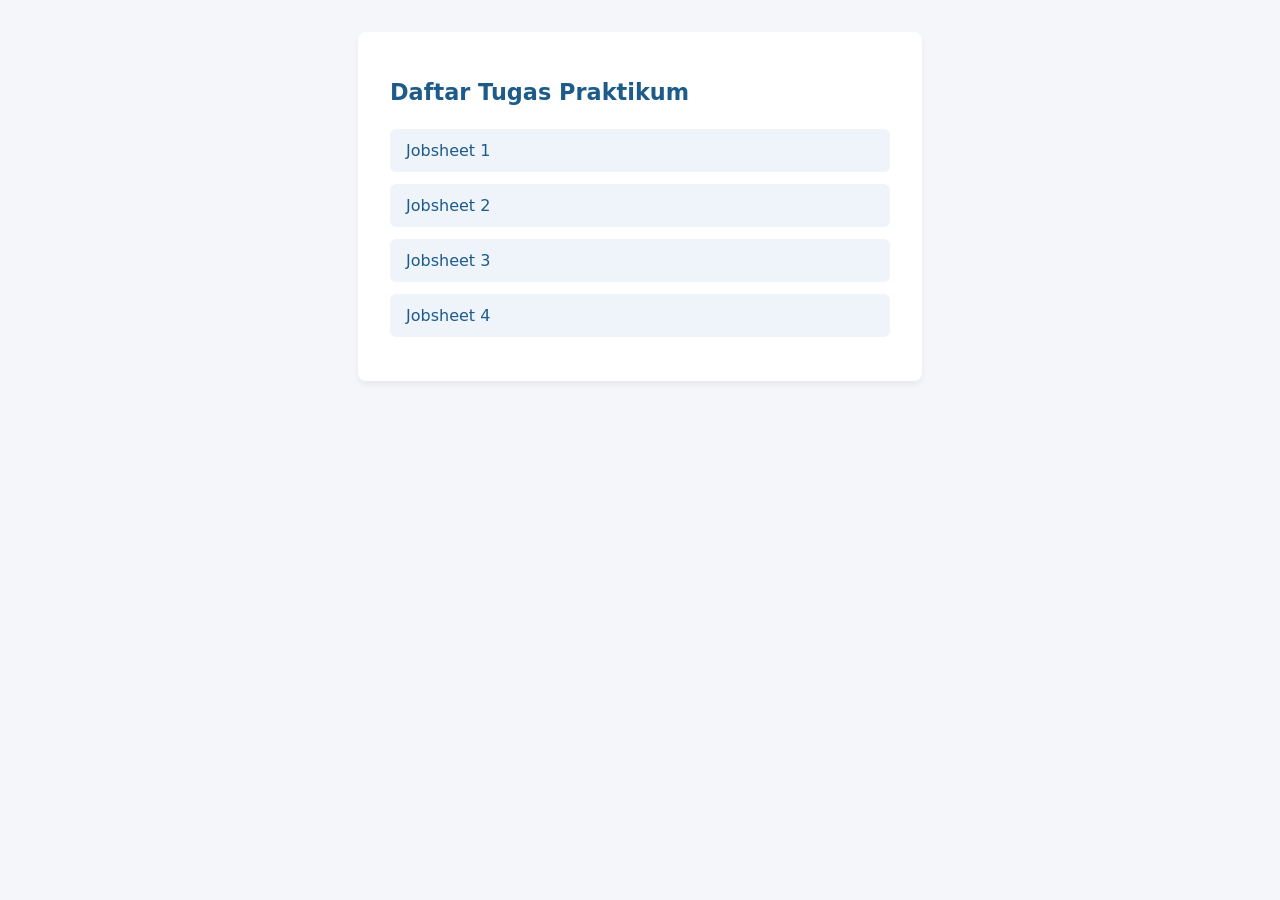
==== index.html @ f1a7c3c7 "update jobsheet 4" ====
<!DOCTYPE html>
<html lang="id">
<head>
    <meta charset="UTF-8">
    <meta name="viewport" content="width=device-width, initial-scale=1.0">
    <title>Kumpulan Tugas Jobsheet</title>
    <style>
        body {
            font-family: system-ui, -apple-system, sans-serif;
            background-color: #f4f6f9;
            margin: 0;
            padding: 2rem;
            display: flex;
            justify-content: center;
        }
        .card {
            background: #ffffff;
            max-width: 500px;
            width: 100%;
            padding: 2rem;
            border-radius: 8px;
            box-shadow: 0 4px 6px rgba(0, 0, 0, 0.05);
        }
        h1 {
            font-size: 1.4rem;
            color: #1d5b8a;
            margin-bottom: 1.5rem;
        }
        ul {
            list-style: none;
            padding: 0;
            margin: 0;
        }
        li {
            margin-bottom: 0.75rem;
        }
        a {
            display: block;
            padding: 0.75rem 1rem;
            background: #eef4fa;
            color: #1d5b8a;
            text-decoration: none;
            border-radius: 6px;
            font-weight: 500;
            transition: background 0.2s;
        }
        a:hover {
            background: #1d5b8a;
            color: #ffffff;
        }
    </style>
</head>
<body>
    <div class="card">
        <h1>Daftar Tugas Praktikum</h1>
        <ul>
            <li><a href="jobsheet-01/index.html">Jobsheet 1</a></li>
            <li><a href="jobsheet-02/index.html">Jobsheet 2</a></li>
            <li><a href="jobsheet-03/index.html">Jobsheet 3</a></li>
            <li><a href="jobsheet-04/index.html">Jobsheet 4</a></li>
        </ul>
    </div>
</body>
</html>
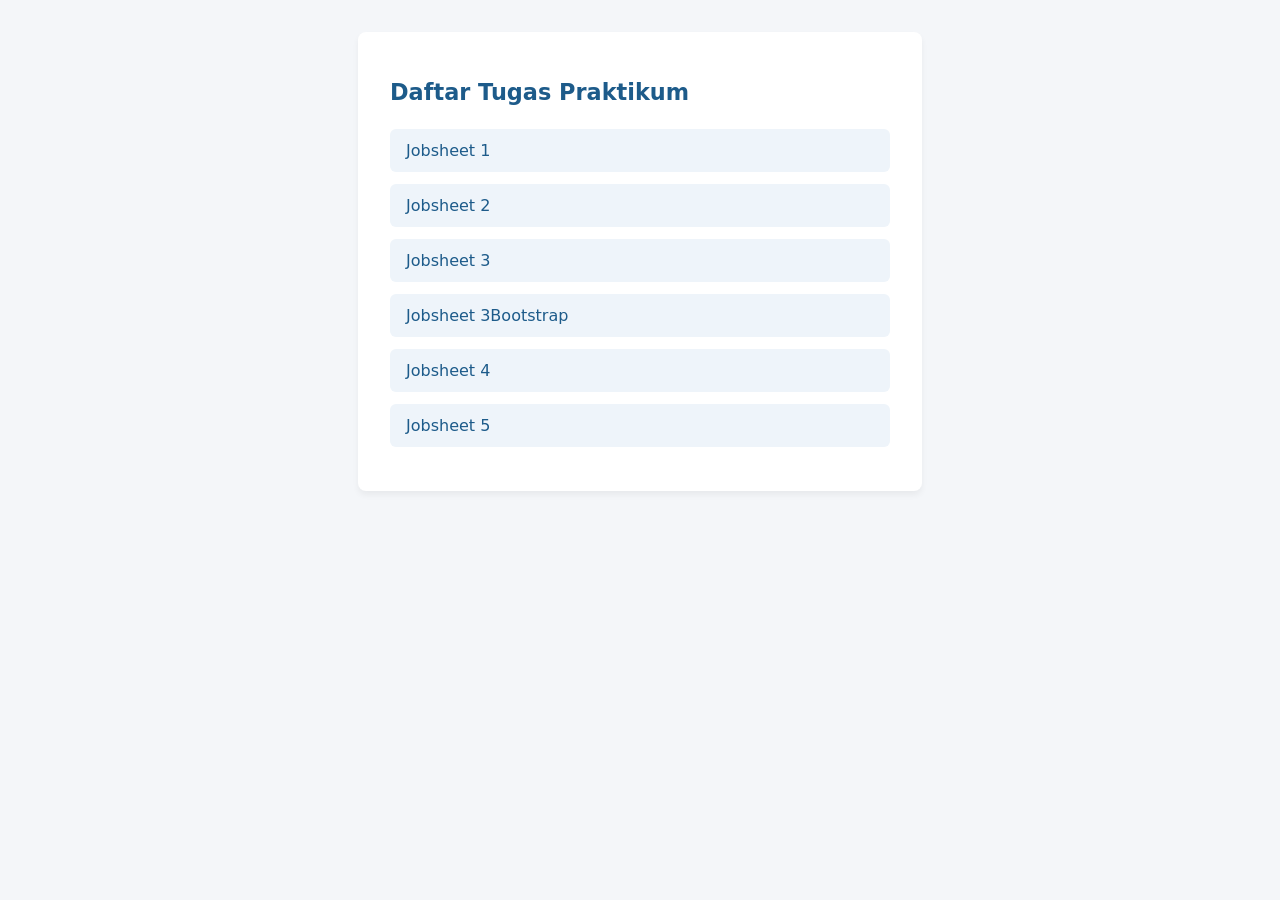
==== commit a346d972: "Update Link" ====
--- a/index.html
+++ b/index.html
@@ -57,7 +57,9 @@
             <li><a href="jobsheet-01/index.html">Jobsheet 1</a></li>
             <li><a href="jobsheet-02/index.html">Jobsheet 2</a></li>
             <li><a href="jobsheet-03/index.html">Jobsheet 3</a></li>
+            <li><a href="jobsheet-03-Bootstap/">Jobsheet 3Bootstrap</a></li>
             <li><a href="jobsheet-04/index.html">Jobsheet 4</a></li>
+            <li><a href="jobsheet-05/index.html">Jobsheet 5</a></li>
         </ul>
     </div>
 </body>
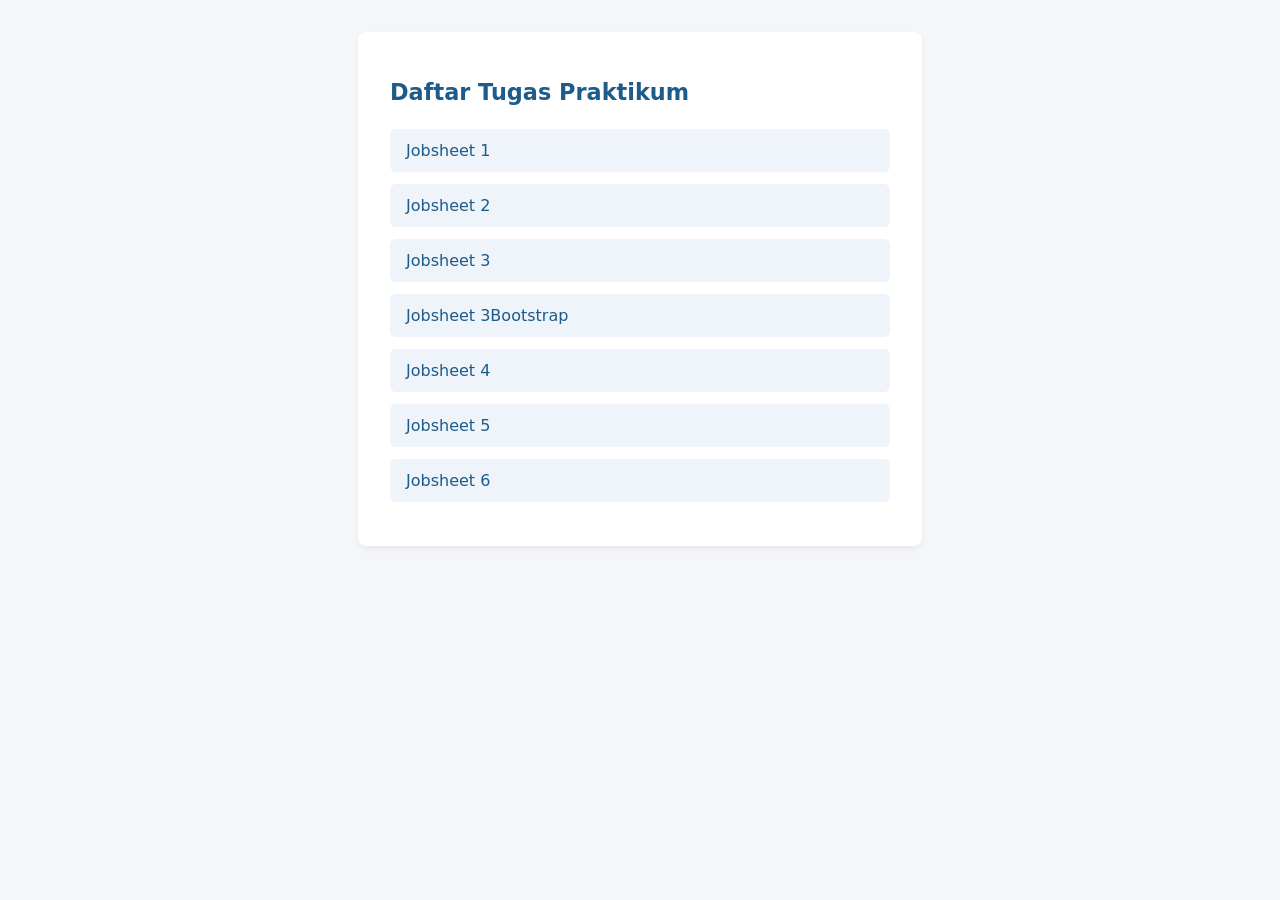
==== commit 0483255c: "Modifikasi jobsheet 6" ====
--- a/index.html
+++ b/index.html
@@ -60,6 +60,7 @@
             <li><a href="jobsheet-03-Bootstap/">Jobsheet 3Bootstrap</a></li>
             <li><a href="jobsheet-04/index.html">Jobsheet 4</a></li>
             <li><a href="jobsheet-05/index.html">Jobsheet 5</a></li>
+            <li><a href="jobsheet-06/index.html">Jobsheet 6</a></li>
         </ul>
     </div>
 </body>
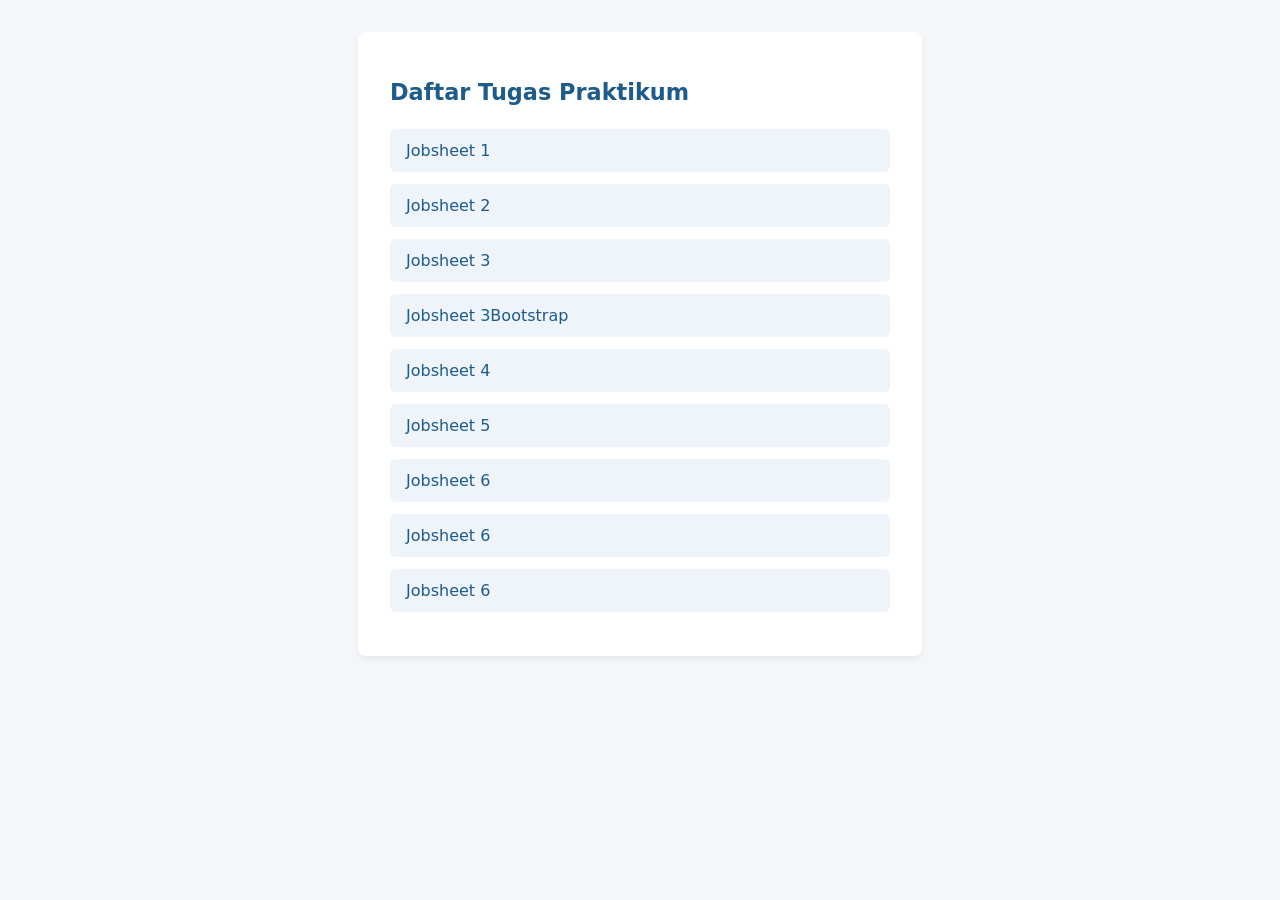
==== commit c265803a: "update vercel" ====
--- a/index.html
+++ b/index.html
@@ -61,6 +61,8 @@
             <li><a href="jobsheet-04/index.html">Jobsheet 4</a></li>
             <li><a href="jobsheet-05/index.html">Jobsheet 5</a></li>
             <li><a href="jobsheet-06/index.html">Jobsheet 6</a></li>
+            <li><a href="jobsheet-07/index.php">Jobsheet 6</a></li>
+            <li><a href="jobsheet-08/index.php">Jobsheet 6</a></li>
         </ul>
     </div>
 </body>
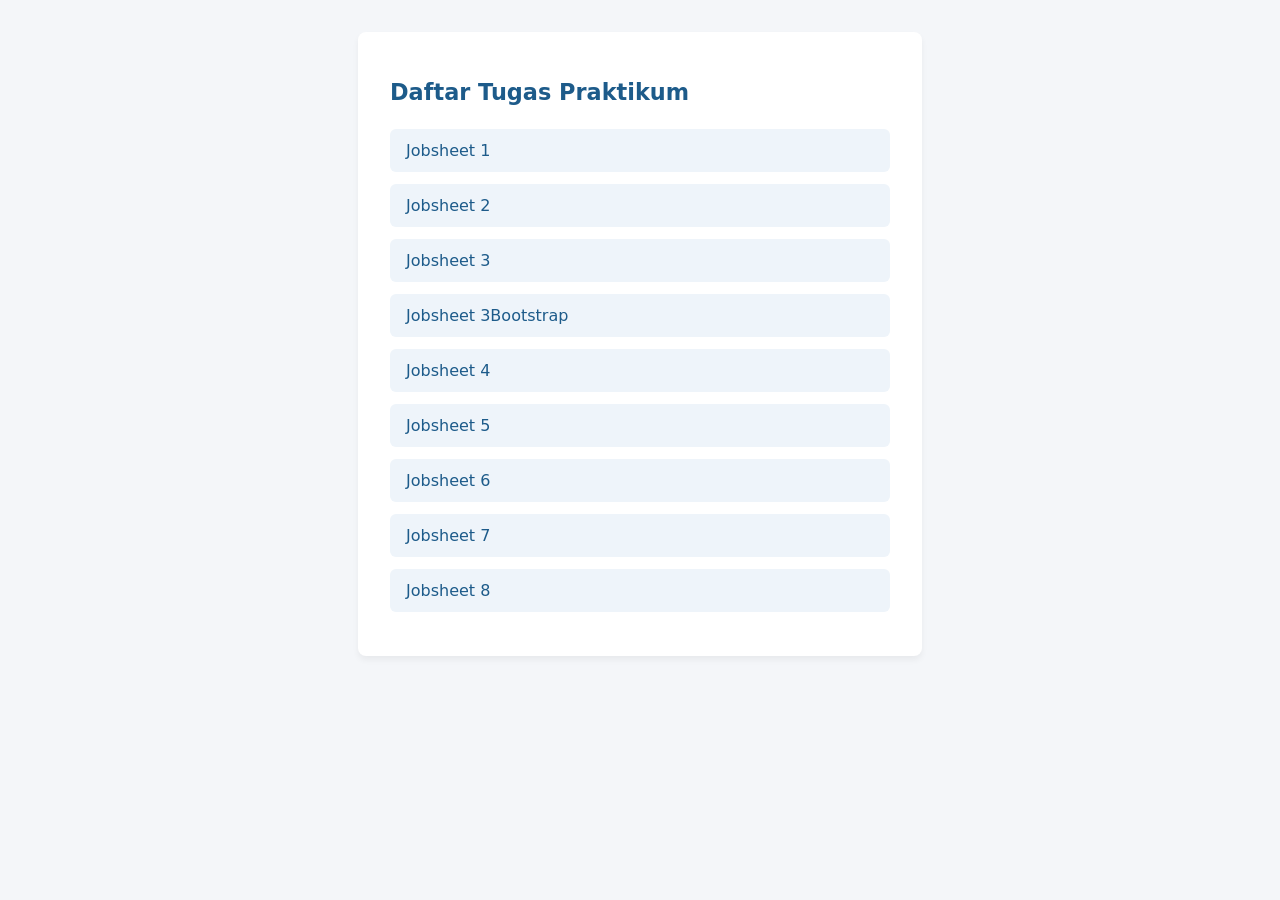
==== commit 7959964e: "update" ====
--- a/index.html
+++ b/index.html
@@ -61,8 +61,8 @@
             <li><a href="jobsheet-04/index.html">Jobsheet 4</a></li>
             <li><a href="jobsheet-05/index.html">Jobsheet 5</a></li>
             <li><a href="jobsheet-06/index.html">Jobsheet 6</a></li>
-            <li><a href="jobsheet-07/index.php">Jobsheet 6</a></li>
-            <li><a href="jobsheet-08/index.php">Jobsheet 6</a></li>
+            <li><a href="jobsheet-07/index.php">Jobsheet 7</a></li>
+            <li><a href="jobsheet-08/index.php">Jobsheet 8</a></li>
         </ul>
     </div>
 </body>
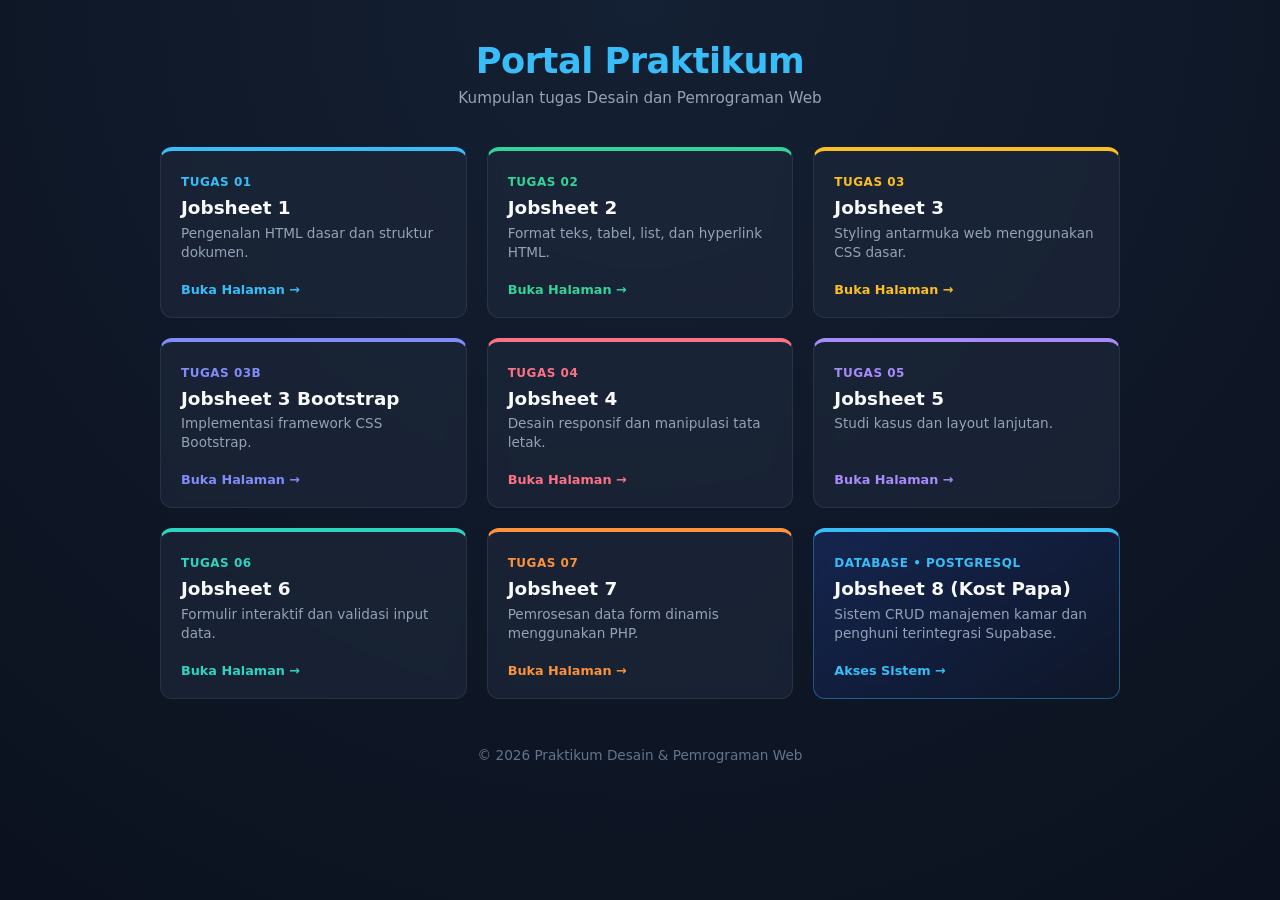
==== commit 7ec548db: "ubah lagi" ====
--- a/index.html
+++ b/index.html
@@ -1,69 +1,271 @@
 <!DOCTYPE html>
 <html lang="id">
 <head>
-    <meta charset="UTF-8">
-    <meta name="viewport" content="width=device-width, initial-scale=1.0">
-    <title>Kumpulan Tugas Jobsheet</title>
-    <style>
-        body {
-            font-family: system-ui, -apple-system, sans-serif;
-            background-color: #f4f6f9;
-            margin: 0;
-            padding: 2rem;
-            display: flex;
-            justify-content: center;
-        }
-        .card {
-            background: #ffffff;
-            max-width: 500px;
-            width: 100%;
-            padding: 2rem;
-            border-radius: 8px;
-            box-shadow: 0 4px 6px rgba(0, 0, 0, 0.05);
-        }
-        h1 {
-            font-size: 1.4rem;
-            color: #1d5b8a;
-            margin-bottom: 1.5rem;
-        }
-        ul {
-            list-style: none;
-            padding: 0;
-            margin: 0;
-        }
-        li {
-            margin-bottom: 0.75rem;
-        }
-        a {
-            display: block;
-            padding: 0.75rem 1rem;
-            background: #eef4fa;
-            color: #1d5b8a;
-            text-decoration: none;
-            border-radius: 6px;
-            font-weight: 500;
-            transition: background 0.2s;
-        }
-        a:hover {
-            background: #1d5b8a;
-            color: #ffffff;
-        }
-    </style>
+  <meta charset="UTF-8">
+  <meta name="viewport" content="width=device-width, initial-scale=1.0">
+  <title>Portal Praktikum Pemrograman Web</title>
+  <style>
+    * {
+      box-sizing: border-box;
+      margin: 0;
+      padding: 0;
+    }
+
+    body {
+      font-family: system-ui, -apple-system, BlinkMacSystemFont, "Segoe UI", Roboto, sans-serif;
+      background: radial-gradient(circle at top, #142033, #0b111e);
+      color: #e2e8f0;
+      min-height: 100vh;
+      padding: 2.5rem 1rem;
+      display: flex;
+      flex-direction: column;
+      align-items: center;
+    }
+
+    .container {
+      max-width: 960px;
+      width: 100%;
+    }
+
+    header {
+      text-align: center;
+      margin-bottom: 2.5rem;
+    }
+
+    header h1 {
+      font-size: 2.2rem;
+      font-weight: 700;
+      color: #38bdf8;
+      margin-bottom: 0.5rem;
+      letter-spacing: -0.5px;
+    }
+
+    header p {
+      color: #94a3b8;
+      font-size: 0.95rem;
+    }
+
+    .grid {
+      display: grid;
+      grid-template-columns: repeat(auto-fill, minmax(250px, 1fr));
+      gap: 1.25rem;
+    }
+
+    .card {
+      background: rgba(30, 41, 59, 0.65);
+      border-radius: 12px;
+      padding: 1.25rem;
+      text-decoration: none;
+      color: inherit;
+      display: flex;
+      flex-direction: column;
+      justify-content: space-between;
+      transition: transform 0.2s ease, border-color 0.2s ease, box-shadow 0.2s ease;
+      backdrop-filter: blur(8px);
+      border: 1px solid rgba(255, 255, 255, 0.08);
+      border-top: 4px solid var(--accent-color);
+    }
+
+    .card:hover {
+      transform: translateY(-4px);
+      border-color: var(--accent-color);
+      box-shadow: 0 10px 25px -5px var(--glow-color);
+    }
+
+    .card-badge {
+      font-size: 0.75rem;
+      font-weight: 700;
+      text-transform: uppercase;
+      letter-spacing: 0.5px;
+      color: var(--accent-color);
+      margin-bottom: 0.5rem;
+      display: inline-block;
+    }
+
+    .card-title {
+      font-size: 1.15rem;
+      font-weight: 600;
+      color: #f8fafc;
+      margin-bottom: 0.35rem;
+    }
+
+    .card-desc {
+      font-size: 0.85rem;
+      color: #94a3b8;
+      margin-bottom: 1.25rem;
+      line-height: 1.4;
+    }
+
+    .card-footer {
+      font-size: 0.8rem;
+      font-weight: 600;
+      color: var(--accent-color);
+      display: flex;
+      align-items: center;
+      gap: 0.3rem;
+    }
+
+    /* Variasi Warna Kartu */
+    .color-blue {
+      --accent-color: #38bdf8;
+      --glow-color: rgba(56, 189, 248, 0.25);
+    }
+
+    .color-emerald {
+      --accent-color: #34d399;
+      --glow-color: rgba(52, 211, 153, 0.25);
+    }
+
+    .color-amber {
+      --accent-color: #fbbf24;
+      --glow-color: rgba(251, 191, 36, 0.25);
+    }
+
+    .color-indigo {
+      --accent-color: #818cf8;
+      --glow-color: rgba(129, 140, 248, 0.25);
+    }
+
+    .color-rose {
+      --accent-color: #fb7185;
+      --glow-color: rgba(251, 113, 133, 0.25);
+    }
+
+    .color-violet {
+      --accent-color: #a78bfa;
+      --glow-color: rgba(167, 139, 250, 0.25);
+    }
+
+    .color-teal {
+      --accent-color: #2dd4bf;
+      --glow-color: rgba(45, 212, 191, 0.25);
+    }
+
+    .color-orange {
+      --accent-color: #fb923c;
+      --glow-color: rgba(251, 146, 60, 0.25);
+    }
+
+    .color-primary {
+      --accent-color: #38bdf8;
+      --glow-color: rgba(56, 189, 248, 0.35);
+      background: linear-gradient(145deg, rgba(30, 58, 138, 0.4), rgba(15, 23, 42, 0.85));
+      border: 1px solid rgba(56, 189, 248, 0.4);
+      border-top: 4px solid #38bdf8;
+    }
+
+    footer {
+      margin-top: 3rem;
+      text-align: center;
+      font-size: 0.85rem;
+      color: #64748b;
+    }
+  </style>
 </head>
 <body>
-    <div class="card">
-        <h1>Daftar Tugas Praktikum</h1>
-        <ul>
-            <li><a href="jobsheet-01/index.html">Jobsheet 1</a></li>
-            <li><a href="jobsheet-02/index.html">Jobsheet 2</a></li>
-            <li><a href="jobsheet-03/index.html">Jobsheet 3</a></li>
-            <li><a href="jobsheet-03-Bootstap/">Jobsheet 3Bootstrap</a></li>
-            <li><a href="jobsheet-04/index.html">Jobsheet 4</a></li>
-            <li><a href="jobsheet-05/index.html">Jobsheet 5</a></li>
-            <li><a href="jobsheet-06/index.html">Jobsheet 6</a></li>
-            <li><a href="jobsheet-07/index.php">Jobsheet 7</a></li>
-            <li><a href="jobsheet-08/index.php">Jobsheet 8</a></li>
-        </ul>
+
+  <div class="container">
+    <header>
+      <h1>Portal Praktikum</h1>
+      <p>Kumpulan tugas Desain dan Pemrograman Web</p>
+    </header>
+
+    <div class="grid">
+      <!-- Jobsheet 1 (Biru) -->
+      <a href="jobsheet-01/index.html" class="card color-blue">
+        <div>
+          <span class="card-badge">Tugas 01</span>
+          <div class="card-title">Jobsheet 1</div>
+          <div class="card-desc">Pengenalan HTML dasar dan struktur dokumen.</div>
+        </div>
+        <div class="card-footer">Buka Halaman &rarr;</div>
+      </a>
+
+      <!-- Jobsheet 2 (Hijau Emerald) -->
+      <a href="jobsheet-02/index.html" class="card color-emerald">
+        <div>
+          <span class="card-badge">Tugas 02</span>
+          <div class="card-title">Jobsheet 2</div>
+          <div class="card-desc">Format teks, tabel, list, dan hyperlink HTML.</div>
+        </div>
+        <div class="card-footer">Buka Halaman &rarr;</div>
+      </a>
+
+      <!-- Jobsheet 3 (Kuning Amber) -->
+      <a href="jobsheet-03/index.html" class="card color-amber">
+        <div>
+          <span class="card-badge">Tugas 03</span>
+          <div class="card-title">Jobsheet 3</div>
+          <div class="card-desc">Styling antarmuka web menggunakan CSS dasar.</div>
+        </div>
+        <div class="card-footer">Buka Halaman &rarr;</div>
+      </a>
+
+      <!-- Jobsheet 3 Bootstrap (Ungu Indigo) -->
+      <a href="jobsheet-03-Bootstap/" class="card color-indigo">
+        <div>
+          <span class="card-badge">Tugas 03B</span>
+          <div class="card-title">Jobsheet 3 Bootstrap</div>
+          <div class="card-desc">Implementasi framework CSS Bootstrap.</div>
+        </div>
+        <div class="card-footer">Buka Halaman &rarr;</div>
+      </a>
+
+      <!-- Jobsheet 4 (Merah Muda Rose) -->
+      <a href="jobsheet-04/index.html" class="card color-rose">
+        <div>
+          <span class="card-badge">Tugas 04</span>
+          <div class="card-title">Jobsheet 4</div>
+          <div class="card-desc">Desain responsif dan manipulasi tata letak.</div>
+        </div>
+        <div class="card-footer">Buka Halaman &rarr;</div>
+      </a>
+
+      <!-- Jobsheet 5 (Violet) -->
+      <a href="jobsheet-05/index.html" class="card color-violet">
+        <div>
+          <span class="card-badge">Tugas 05</span>
+          <div class="card-title">Jobsheet 5</div>
+          <div class="card-desc">Studi kasus dan layout lanjutan.</div>
+        </div>
+        <div class="card-footer">Buka Halaman &rarr;</div>
+      </a>
+
+      <!-- Jobsheet 6 (Teal) -->
+      <a href="jobsheet-06/index.html" class="card color-teal">
+        <div>
+          <span class="card-badge">Tugas 06</span>
+          <div class="card-title">Jobsheet 6</div>
+          <div class="card-desc">Formulir interaktif dan validasi input data.</div>
+        </div>
+        <div class="card-footer">Buka Halaman &rarr;</div>
+      </a>
+
+      <!-- Jobsheet 7 (Oranye) -->
+      <a href="jobsheet-07/index.php" class="card color-orange">
+        <div>
+          <span class="card-badge">Tugas 07</span>
+          <div class="card-title">Jobsheet 7</div>
+          <div class="card-desc">Pemrosesan data form dinamis menggunakan PHP.</div>
+        </div>
+        <div class="card-footer">Buka Halaman &rarr;</div>
+      </a>
+
+      <!-- Jobsheet 8 (Kost Papa - Proyek Utama) -->
+      <a href="jobsheet-08/index.php" class="card color-primary">
+        <div>
+          <span class="card-badge">Database &bull; PostgreSQL</span>
+          <div class="card-title">Jobsheet 8 (Kost Papa)</div>
+          <div class="card-desc">Sistem CRUD manajemen kamar dan penghuni terintegrasi Supabase.</div>
+        </div>
+        <div class="card-footer">Akses Sistem &rarr;</div>
+      </a>
     </div>
+
+    <footer>
+      &copy; 2026 Praktikum Desain &amp; Pemrograman Web
+    </footer>
+  </div>
+
 </body>
 </html>
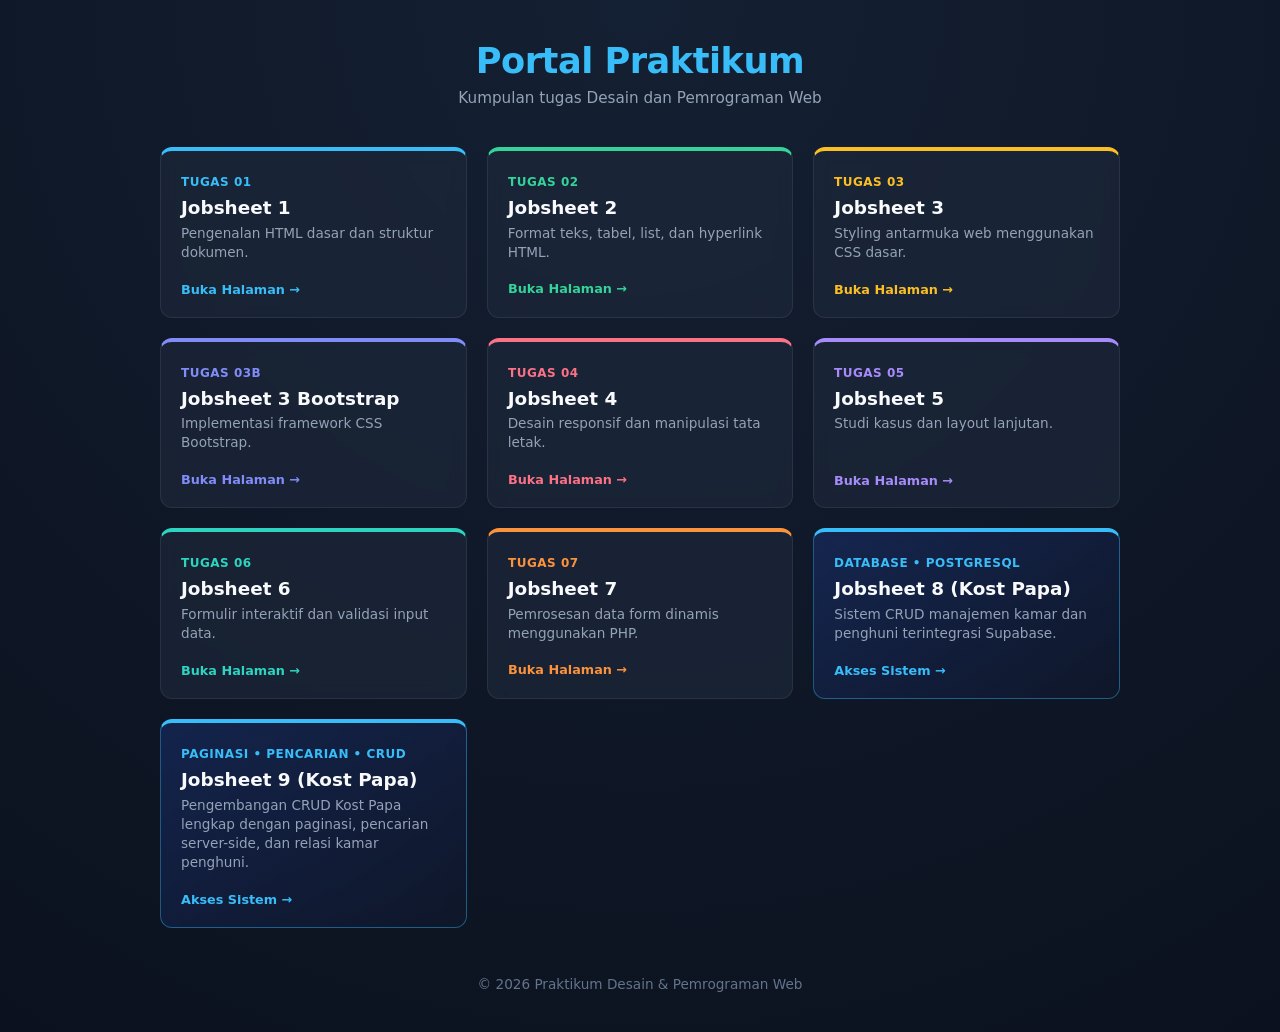
==== commit 650505fa: "jobsheet 09" ====
--- a/index.html
+++ b/index.html
@@ -260,6 +260,18 @@
         </div>
         <div class="card-footer">Akses Sistem &rarr;</div>
       </a>
+
+      <!-- Jobsheet 9 (Kost Papa - Lanjutan) -->
+      <a href="jobsheet-09/index.php" class="card color-primary">
+        <div>
+          <span class="card-badge">Paginasi &bull; Pencarian &bull; CRUD</span>
+          <div class="card-title">Jobsheet 9 (Kost Papa)</div>
+          <div class="card-desc">Pengembangan CRUD Kost Papa lengkap dengan paginasi, pencarian server-side, dan relasi kamar penghuni.</div>
+        </div>
+        <div class="card-footer">Akses Sistem &rarr;</div>
+      </a>
+
+
     </div>
 
     <footer>
